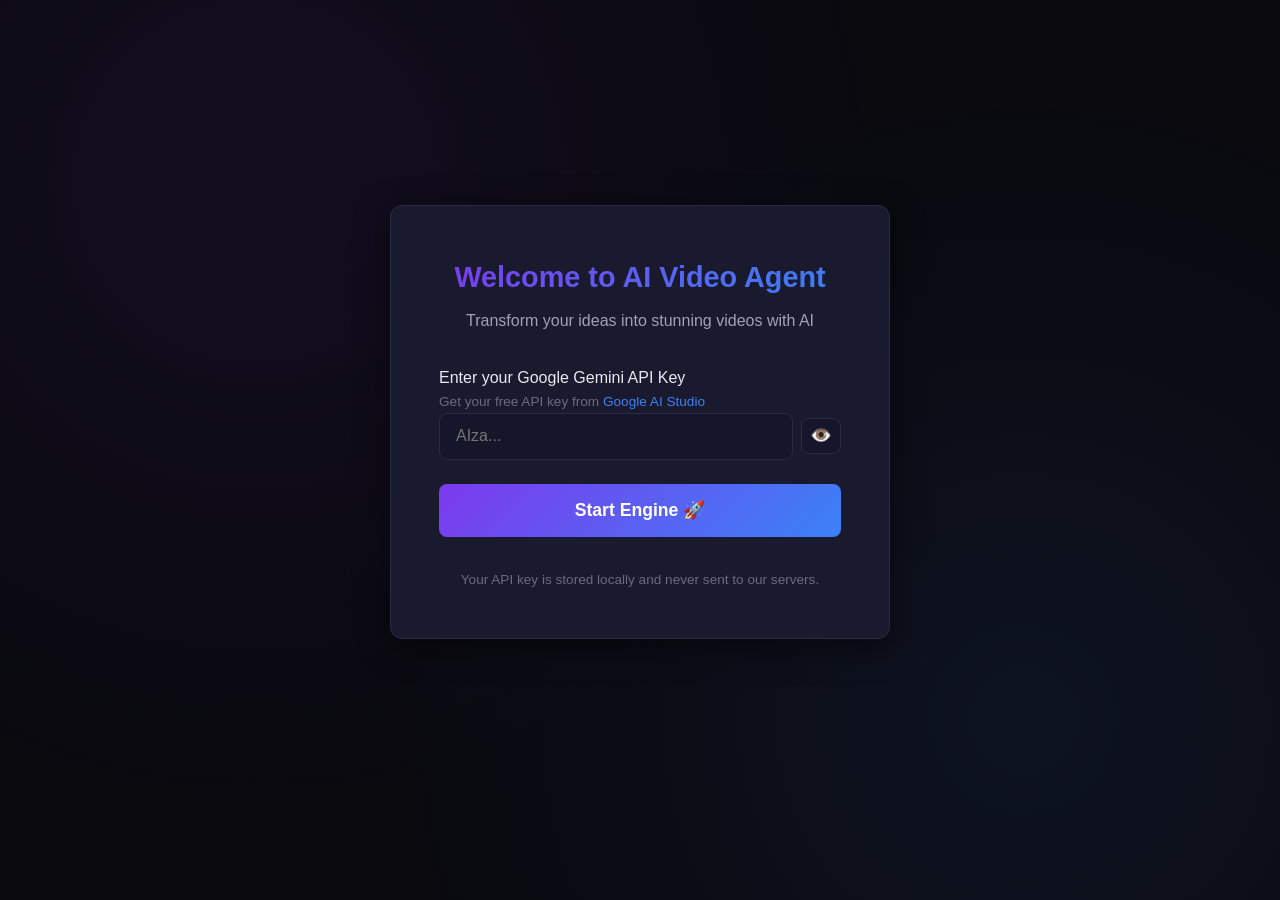
==== docs/index.html @ aa4fc42c "add docs folder for GitHub Pages deployment" ====
<!DOCTYPE html>
<html lang="en">
<head>
    <meta charset="UTF-8">
    <meta name="viewport" content="width=device-width, initial-scale=1.0">
    <title>AI Video Automation Agent</title>
    <link rel="stylesheet" href="css/style.css">
    <link rel="icon" href="data:image/svg+xml,<svg xmlns='http://www.w3.org/2000/svg' viewBox='0 0 100 100'><text y='.9em' font-size='90'>🎬</text></svg>">
</head>
<body>
    <div id="app">
        <!-- Navigation -->
        <nav class="navbar">
            <div class="nav-brand">
                <span class="logo">🎬</span>
                <span class="brand-name">AI Video Agent</span>
            </div>
            <div class="nav-links">
                <a href="#" data-page="dashboard" class="nav-link">Dashboard</a>
                <a href="#" data-page="gallery" class="nav-link">Gallery</a>
                <a href="#" data-page="settings" class="nav-link">Settings</a>
            </div>
        </nav>

        <!-- Page: API Key Setup -->
        <div id="page-setup" class="page active">
            <div class="setup-container">
                <div class="setup-card">
                    <div class="setup-header">
                        <h1>Welcome to AI Video Agent</h1>
                        <p class="subtitle">Transform your ideas into stunning videos with AI</p>
                    </div>
                    <div class="setup-body">
                        <div class="api-key-section">
                            <label for="api-key-input">Enter your Google Gemini API Key</label>
                            <p class="helper-text">
                                Get your free API key from 
                                <a href="https://aistudio.google.com/apikey" target="_blank" rel="noopener">Google AI Studio</a>
                            </p>
                            <div class="input-group">
                                <input 
                                    type="password" 
                                    id="api-key-input" 
                                    placeholder="AIza..."
                                    autocomplete="off"
                                >
                                <button id="toggle-key-visibility" class="btn-icon" title="Show/Hide Key">
                                    👁️
                                </button>
                            </div>
                            <div id="key-status" class="status-message hidden"></div>
                        </div>
                        <button id="btn-start-engine" class="btn-primary btn-large">
                            Start Engine 🚀
                        </button>
                    </div>
                    <div class="setup-footer">
                        <p>Your API key is stored locally and never sent to our servers.</p>
                    </div>
                </div>
            </div>
        </div>

        <!-- Page: Dashboard -->
        <div id="page-dashboard" class="page">
            <div class="dashboard-container">
                <div class="dashboard-header">
                    <h1>Create Your Video</h1>
                    <p class="subtitle">Describe your idea and let AI bring it to life</p>
                </div>

                <div class="creation-form">
                    <div class="form-group">
                        <label for="idea-input">Your Idea / Concept</label>
                        <textarea 
                            id="idea-input" 
                            placeholder="Describe your video idea... e.g., 'A romantic Hindi song about monsoon rain in Mumbai, showing a couple meeting at Marine Drive'"
                            rows="4"
                        ></textarea>
                    </div>

                    <div class="form-row">
                        <div class="form-group">
                            <label for="language-select">Language</label>
                            <select id="language-select">
                                <option value="Hindi">Hindi</option>
                                <option value="English" selected>English</option>
                                <option value="Hinglish">Hinglish</option>
                            </select>
                        </div>

                        <div class="form-group">
                            <label for="music-type-select">Music Type</label>
                            <select id="music-type-select">
                                <option value="song">AI Generated Song</option>
                                <option value="voiceover">Background Music + Voiceover</option>
                            </select>
                        </div>
                    </div>

                    <div class="form-row">
                        <div class="form-group">
                            <label for="style-select">Video Style</label>
                            <select id="style-select">
                                <option value="realistic">Realistic</option>
                                <option value="animated">Animated / Cartoon</option>
                                <option value="mixed">Mixed</option>
                            </select>
                        </div>

                        <div class="form-group">
                            <label for="lipsync-toggle">Lip Sync</label>
                            <div class="toggle-container">
                                <label class="toggle">
                                    <input type="checkbox" id="lipsync-toggle">
                                    <span class="toggle-slider"></span>
                                </label>
                                <span class="toggle-label" id="lipsync-label">Off</span>
                            </div>
                        </div>
                    </div>

                    <button id="btn-generate" class="btn-primary btn-large">
                        Generate Video 🎬
                    </button>
                </div>
            </div>
        </div>

        <!-- Page: Progress -->
        <div id="page-progress" class="page">
            <div class="progress-container">
                <div class="progress-header">
                    <h1>Generating Your Video</h1>
                    <p class="subtitle" id="progress-subtitle">Please wait while AI works its magic...</p>
                </div>

                <div class="pipeline-steps">
                    <div class="step" id="step-script_generation">
                        <div class="step-icon">📝</div>
                        <div class="step-info">
                            <div class="step-name">Script Generation</div>
                            <div class="step-description">Writing lyrics/story and creating screenplay</div>
                            <div class="step-progress-bar">
                                <div class="step-progress-fill" style="width: 0%"></div>
                            </div>
                            <div class="step-message"></div>
                        </div>
                        <div class="step-status">⏳</div>
                    </div>

                    <div class="step" id="step-visual_generation">
                        <div class="step-icon">🎨</div>
                        <div class="step-info">
                            <div class="step-name">Visual Generation</div>
                            <div class="step-description">Creating images and video clips for each scene</div>
                            <div class="step-progress-bar">
                                <div class="step-progress-fill" style="width: 0%"></div>
                            </div>
                            <div class="step-message"></div>
                        </div>
                        <div class="step-status">⏳</div>
                    </div>

                    <div class="step" id="step-audio_generation">
                        <div class="step-icon">🎵</div>
                        <div class="step-info">
                            <div class="step-name">Audio Generation</div>
                            <div class="step-description">Generating music and voiceover</div>
                            <div class="step-progress-bar">
                                <div class="step-progress-fill" style="width: 0%"></div>
                            </div>
                            <div class="step-message"></div>
                        </div>
                        <div class="step-status">⏳</div>
                    </div>

                    <div class="step" id="step-lipsync">
                        <div class="step-icon">👄</div>
                        <div class="step-info">
                            <div class="step-name">Lip Sync</div>
                            <div class="step-description">Synchronizing mouth movements with audio</div>
                            <div class="step-progress-bar">
                                <div class="step-progress-fill" style="width: 0%"></div>
                            </div>
                            <div class="step-message"></div>
                        </div>
                        <div class="step-status">⏳</div>
                    </div>

                    <div class="step" id="step-editing">
                        <div class="step-icon">✂️</div>
                        <div class="step-info">
                            <div class="step-name">Final Editing</div>
                            <div class="step-description">Assembling and exporting final video</div>
                            <div class="step-progress-bar">
                                <div class="step-progress-fill" style="width: 0%"></div>
                            </div>
                            <div class="step-message"></div>
                        </div>
                        <div class="step-status">⏳</div>
                    </div>
                </div>

                <!-- Script Output Preview -->
                <div id="script-output" class="script-output hidden">
                    <h2>Generated Script</h2>
                    <div id="script-content" class="script-content"></div>
                </div>

                <div class="progress-actions hidden" id="progress-actions">
                    <button id="btn-back-dashboard" class="btn-secondary">Create Another</button>
                    <button id="btn-download-result" class="btn-primary">Download Result 📥</button>
                </div>
            </div>
        </div>

        <!-- Page: Gallery -->
        <div id="page-gallery" class="page">
            <div class="gallery-container">
                <div class="gallery-header">
                    <h1>Your Videos</h1>
                    <p class="subtitle">All your generated videos in one place</p>
                </div>
                <div id="gallery-grid" class="gallery-grid">
                    <div class="gallery-empty">
                        <span class="empty-icon">🎬</span>
                        <p>No videos generated yet.</p>
                        <p>Go to Dashboard to create your first video!</p>
                        <button class="btn-primary" onclick="window.app.navigateTo('dashboard')">
                            Create Video
                        </button>
                    </div>
                </div>
            </div>
        </div>

        <!-- Page: Settings -->
        <div id="page-settings" class="page">
            <div class="settings-container">
                <div class="settings-header">
                    <h1>Settings</h1>
                    <p class="subtitle">Manage your preferences and API configuration</p>
                </div>

                <div class="settings-card">
                    <h2>API Configuration</h2>
                    <div class="form-group">
                        <label for="settings-api-key">Gemini API Key</label>
                        <div class="input-group">
                            <input 
                                type="password" 
                                id="settings-api-key" 
                                placeholder="AIza..."
                                autocomplete="off"
                            >
                            <button id="settings-toggle-key" class="btn-icon" title="Show/Hide">👁️</button>
                        </div>
                    </div>
                    <button id="btn-save-settings" class="btn-primary">Save Settings</button>
                    <div id="settings-status" class="status-message hidden"></div>
                </div>

                <div class="settings-card">
                    <h2>About</h2>
                    <div class="about-info">
                        <p><strong>AI Video Automation Agent</strong> v1.0.0</p>
                        <p>Powered by Google Gemini Pro, Veo 3.1, Edge TTS, and FFmpeg</p>
                        <p>Built for automated video creation from simple ideas.</p>
                    </div>
                </div>

                <div class="settings-card danger-zone">
                    <h2>Danger Zone</h2>
                    <button id="btn-clear-data" class="btn-danger">Clear All Data</button>
                    <p class="helper-text">This will remove your API key and all local settings.</p>
                </div>
            </div>
        </div>
    </div>

    <script src="js/api.js"></script>
    <script src="js/progress.js"></script>
    <script src="js/app.js"></script>
</body>
</html>
---- docs/css/style.css ----
/* AI Video Automation Agent - Modern Dark Theme */

/* === CSS Variables === */
:root {
    --bg-primary: #0a0a0f;
    --bg-secondary: #12121a;
    --bg-card: #1a1a2e;
    --bg-card-hover: #1f1f35;
    --bg-input: #16162a;

    --text-primary: #e8e8f0;
    --text-secondary: #a0a0b8;
    --text-muted: #6a6a80;

    --accent-primary: #7c3aed;
    --accent-secondary: #3b82f6;
    --accent-gradient: linear-gradient(135deg, #7c3aed 0%, #3b82f6 100%);
    --accent-gradient-hover: linear-gradient(135deg, #6d28d9 0%, #2563eb 100%);

    --success: #10b981;
    --warning: #f59e0b;
    --error: #ef4444;
    --info: #3b82f6;

    --border-color: #2a2a40;
    --border-radius: 12px;
    --border-radius-sm: 8px;

    --shadow-sm: 0 2px 8px rgba(0, 0, 0, 0.3);
    --shadow-md: 0 4px 16px rgba(0, 0, 0, 0.4);
    --shadow-lg: 0 8px 32px rgba(0, 0, 0, 0.5);
    --shadow-glow: 0 0 20px rgba(124, 58, 237, 0.3);

    --transition: all 0.3s cubic-bezier(0.4, 0, 0.2, 1);
    --font-family: -apple-system, BlinkMacSystemFont, 'Segoe UI', Roboto, Oxygen, Ubuntu, sans-serif;
}

/* === Reset & Base === */
* {
    margin: 0;
    padding: 0;
    box-sizing: border-box;
}

html {
    font-size: 16px;
    scroll-behavior: smooth;
}

body {
    font-family: var(--font-family);
    background-color: var(--bg-primary);
    color: var(--text-primary);
    line-height: 1.6;
    min-height: 100vh;
    overflow-x: hidden;
}

/* Background gradient effect */
body::before {
    content: '';
    position: fixed;
    top: 0;
    left: 0;
    width: 100%;
    height: 100%;
    background: 
        radial-gradient(circle at 20% 20%, rgba(124, 58, 237, 0.08) 0%, transparent 50%),
        radial-gradient(circle at 80% 80%, rgba(59, 130, 246, 0.08) 0%, transparent 50%);
    pointer-events: none;
    z-index: 0;
}

#app {
    position: relative;
    z-index: 1;
}

a {
    color: var(--accent-secondary);
    text-decoration: none;
    transition: var(--transition);
}

a:hover {
    color: var(--accent-primary);
}

/* === Navigation === */
.navbar {
    display: flex;
    align-items: center;
    justify-content: space-between;
    padding: 1rem 2rem;
    background: rgba(18, 18, 26, 0.9);
    backdrop-filter: blur(10px);
    border-bottom: 1px solid var(--border-color);
    position: sticky;
    top: 0;
    z-index: 100;
}

.nav-brand {
    display: flex;
    align-items: center;
    gap: 0.75rem;
}

.logo {
    font-size: 1.5rem;
}

.brand-name {
    font-size: 1.2rem;
    font-weight: 700;
    background: var(--accent-gradient);
    -webkit-background-clip: text;
    -webkit-text-fill-color: transparent;
    background-clip: text;
}

.nav-links {
    display: flex;
    gap: 1.5rem;
}

.nav-link {
    color: var(--text-secondary);
    font-weight: 500;
    padding: 0.5rem 1rem;
    border-radius: var(--border-radius-sm);
    transition: var(--transition);
}

.nav-link:hover {
    color: var(--text-primary);
    background: rgba(124, 58, 237, 0.1);
}

.nav-link.active {
    color: var(--accent-primary);
    background: rgba(124, 58, 237, 0.15);
}

/* === Pages === */
.page {
    display: none;
    animation: fadeIn 0.3s ease;
    padding: 2rem;
    max-width: 900px;
    margin: 0 auto;
}

.page.active {
    display: block;
}

@keyframes fadeIn {
    from { opacity: 0; transform: translateY(10px); }
    to { opacity: 1; transform: translateY(0); }
}

/* === Setup Page === */
.setup-container {
    display: flex;
    align-items: center;
    justify-content: center;
    min-height: calc(100vh - 120px);
}

.setup-card {
    background: var(--bg-card);
    border: 1px solid var(--border-color);
    border-radius: var(--border-radius);
    padding: 3rem;
    width: 100%;
    max-width: 500px;
    box-shadow: var(--shadow-lg);
}

.setup-header {
    text-align: center;
    margin-bottom: 2rem;
}

.setup-header h1 {
    font-size: 1.8rem;
    margin-bottom: 0.5rem;
    background: var(--accent-gradient);
    -webkit-background-clip: text;
    -webkit-text-fill-color: transparent;
    background-clip: text;
}

.subtitle {
    color: var(--text-secondary);
    font-size: 1rem;
}

.setup-body {
    display: flex;
    flex-direction: column;
    gap: 1.5rem;
}

.setup-footer {
    margin-top: 2rem;
    text-align: center;
    color: var(--text-muted);
    font-size: 0.85rem;
}

/* === Form Elements === */
.form-group {
    display: flex;
    flex-direction: column;
    gap: 0.5rem;
}

.form-group label {
    font-weight: 600;
    color: var(--text-primary);
    font-size: 0.9rem;
}

.form-row {
    display: grid;
    grid-template-columns: 1fr 1fr;
    gap: 1.5rem;
}

.helper-text {
    color: var(--text-muted);
    font-size: 0.85rem;
}

.input-group {
    display: flex;
    gap: 0.5rem;
    align-items: center;
}

.input-group input {
    flex: 1;
}

input[type="text"],
input[type="password"],
textarea,
select {
    width: 100%;
    padding: 0.85rem 1rem;
    background: var(--bg-input);
    border: 1px solid var(--border-color);
    border-radius: var(--border-radius-sm);
    color: var(--text-primary);
    font-size: 1rem;
    font-family: var(--font-family);
    transition: var(--transition);
    outline: none;
}

input:focus,
textarea:focus,
select:focus {
    border-color: var(--accent-primary);
    box-shadow: 0 0 0 3px rgba(124, 58, 237, 0.2);
}

textarea {
    resize: vertical;
    min-height: 100px;
}

select {
    cursor: pointer;
    appearance: none;
    background-image: url("data:image/svg+xml,%3Csvg xmlns='http://www.w3.org/2000/svg' width='12' height='12' viewBox='0 0 12 12'%3E%3Cpath fill='%23a0a0b8' d='M6 8L1 3h10z'/%3E%3C/svg%3E");
    background-repeat: no-repeat;
    background-position: right 1rem center;
    padding-right: 2.5rem;
}

/* === Toggle Switch === */
.toggle-container {
    display: flex;
    align-items: center;
    gap: 0.75rem;
    padding-top: 0.5rem;
}

.toggle {
    position: relative;
    display: inline-block;
    width: 52px;
    height: 28px;
}

.toggle input {
    opacity: 0;
    width: 0;
    height: 0;
}

.toggle-slider {
    position: absolute;
    cursor: pointer;
    top: 0;
    left: 0;
    right: 0;
    bottom: 0;
    background-color: var(--bg-input);
    border: 1px solid var(--border-color);
    border-radius: 28px;
    transition: var(--transition);
}

.toggle-slider::before {
    position: absolute;
    content: '';
    height: 20px;
    width: 20px;
    left: 3px;
    bottom: 3px;
    background-color: var(--text-secondary);
    border-radius: 50%;
    transition: var(--transition);
}

.toggle input:checked + .toggle-slider {
    background: var(--accent-gradient);
    border-color: var(--accent-primary);
}

.toggle input:checked + .toggle-slider::before {
    transform: translateX(24px);
    background-color: white;
}

.toggle-label {
    color: var(--text-secondary);
    font-size: 0.9rem;
}

/* === Buttons === */
.btn-primary {
    padding: 0.85rem 2rem;
    background: var(--accent-gradient);
    color: white;
    border: none;
    border-radius: var(--border-radius-sm);
    font-size: 1rem;
    font-weight: 600;
    cursor: pointer;
    transition: var(--transition);
    display: inline-flex;
    align-items: center;
    justify-content: center;
    gap: 0.5rem;
}

.btn-primary:hover {
    background: var(--accent-gradient-hover);
    box-shadow: var(--shadow-glow);
    transform: translateY(-1px);
}

.btn-primary:active {
    transform: translateY(0);
}

.btn-primary:disabled {
    opacity: 0.5;
    cursor: not-allowed;
    transform: none;
    box-shadow: none;
}

.btn-secondary {
    padding: 0.85rem 2rem;
    background: transparent;
    color: var(--text-primary);
    border: 1px solid var(--border-color);
    border-radius: var(--border-radius-sm);
    font-size: 1rem;
    font-weight: 600;
    cursor: pointer;
    transition: var(--transition);
}

.btn-secondary:hover {
    border-color: var(--accent-primary);
    background: rgba(124, 58, 237, 0.1);
}

.btn-danger {
    padding: 0.75rem 1.5rem;
    background: rgba(239, 68, 68, 0.1);
    color: var(--error);
    border: 1px solid rgba(239, 68, 68, 0.3);
    border-radius: var(--border-radius-sm);
    font-size: 0.9rem;
    font-weight: 600;
    cursor: pointer;
    transition: var(--transition);
}

.btn-danger:hover {
    background: rgba(239, 68, 68, 0.2);
}

.btn-icon {
    padding: 0.5rem;
    background: var(--bg-input);
    border: 1px solid var(--border-color);
    border-radius: var(--border-radius-sm);
    cursor: pointer;
    font-size: 1.1rem;
    transition: var(--transition);
    line-height: 1;
}

.btn-icon:hover {
    border-color: var(--accent-primary);
}

.btn-large {
    padding: 1rem 2.5rem;
    font-size: 1.1rem;
    width: 100%;
}

/* === Status Messages === */
.status-message {
    padding: 0.75rem 1rem;
    border-radius: var(--border-radius-sm);
    font-size: 0.9rem;
    margin-top: 0.5rem;
}

.status-message.hidden {
    display: none;
}

.status-message.success {
    background: rgba(16, 185, 129, 0.1);
    border: 1px solid rgba(16, 185, 129, 0.3);
    color: var(--success);
}

.status-message.error {
    background: rgba(239, 68, 68, 0.1);
    border: 1px solid rgba(239, 68, 68, 0.3);
    color: var(--error);
}

.status-message.info {
    background: rgba(59, 130, 246, 0.1);
    border: 1px solid rgba(59, 130, 246, 0.3);
    color: var(--info);
}

/* === Dashboard === */
.dashboard-container {
    max-width: 700px;
    margin: 0 auto;
}

.dashboard-header {
    text-align: center;
    margin-bottom: 2.5rem;
}

.dashboard-header h1 {
    font-size: 2rem;
    margin-bottom: 0.5rem;
}

.creation-form {
    background: var(--bg-card);
    border: 1px solid var(--border-color);
    border-radius: var(--border-radius);
    padding: 2rem;
    display: flex;
    flex-direction: column;
    gap: 1.5rem;
    box-shadow: var(--shadow-md);
}

/* === Progress Page === */
.progress-container {
    max-width: 700px;
    margin: 0 auto;
}

.progress-header {
    text-align: center;
    margin-bottom: 2rem;
}

.progress-header h1 {
    font-size: 1.8rem;
    margin-bottom: 0.5rem;
}

.pipeline-steps {
    display: flex;
    flex-direction: column;
    gap: 1rem;
}

.step {
    display: flex;
    align-items: flex-start;
    gap: 1rem;
    background: var(--bg-card);
    border: 1px solid var(--border-color);
    border-radius: var(--border-radius-sm);
    padding: 1.25rem;
    transition: var(--transition);
}

.step.active {
    border-color: var(--accent-primary);
    box-shadow: 0 0 15px rgba(124, 58, 237, 0.15);
}

.step.completed {
    border-color: var(--success);
}

.step.coming-soon {
    opacity: 0.6;
}

.step-icon {
    font-size: 1.5rem;
    min-width: 2.5rem;
    text-align: center;
}

.step-info {
    flex: 1;
}

.step-name {
    font-weight: 600;
    font-size: 1rem;
    margin-bottom: 0.25rem;
}

.step-description {
    font-size: 0.85rem;
    color: var(--text-secondary);
    margin-bottom: 0.5rem;
}

.step-progress-bar {
    height: 4px;
    background: var(--bg-input);
    border-radius: 2px;
    overflow: hidden;
    margin-bottom: 0.25rem;
}

.step-progress-fill {
    height: 100%;
    background: var(--accent-gradient);
    border-radius: 2px;
    transition: width 0.5s ease;
}

.step-message {
    font-size: 0.8rem;
    color: var(--text-muted);
    font-style: italic;
}

.step-status {
    font-size: 1.2rem;
    min-width: 2rem;
    text-align: center;
}

/* Script Output */
.script-output {
    margin-top: 2rem;
    background: var(--bg-card);
    border: 1px solid var(--border-color);
    border-radius: var(--border-radius);
    padding: 1.5rem;
}

.script-output.hidden {
    display: none;
}

.script-output h2 {
    font-size: 1.2rem;
    margin-bottom: 1rem;
    color: var(--accent-primary);
}

.script-content {
    font-size: 0.9rem;
    line-height: 1.8;
    color: var(--text-secondary);
    max-height: 400px;
    overflow-y: auto;
    padding-right: 0.5rem;
}

.script-content::-webkit-scrollbar {
    width: 6px;
}

.script-content::-webkit-scrollbar-track {
    background: var(--bg-input);
    border-radius: 3px;
}

.script-content::-webkit-scrollbar-thumb {
    background: var(--accent-primary);
    border-radius: 3px;
}

.scene-card {
    background: var(--bg-secondary);
    border: 1px solid var(--border-color);
    border-radius: var(--border-radius-sm);
    padding: 1rem;
    margin-bottom: 1rem;
}

.scene-card h4 {
    color: var(--accent-secondary);
    margin-bottom: 0.5rem;
}

.scene-card p {
    margin-bottom: 0.5rem;
}

.scene-card .visual-prompt {
    color: var(--text-muted);
    font-style: italic;
    font-size: 0.85rem;
}

.progress-actions {
    margin-top: 2rem;
    display: flex;
    gap: 1rem;
    justify-content: center;
}

.progress-actions.hidden {
    display: none;
}

/* === Gallery === */
.gallery-container {
    max-width: 900px;
    margin: 0 auto;
}

.gallery-header {
    text-align: center;
    margin-bottom: 2rem;
}

.gallery-header h1 {
    font-size: 1.8rem;
    margin-bottom: 0.5rem;
}

.gallery-grid {
    display: grid;
    grid-template-columns: repeat(auto-fill, minmax(280px, 1fr));
    gap: 1.5rem;
}

.gallery-empty {
    grid-column: 1 / -1;
    text-align: center;
    padding: 4rem 2rem;
    background: var(--bg-card);
    border: 1px dashed var(--border-color);
    border-radius: var(--border-radius);
}

.gallery-empty .empty-icon {
    font-size: 3rem;
    display: block;
    margin-bottom: 1rem;
}

.gallery-empty p {
    color: var(--text-secondary);
    margin-bottom: 0.5rem;
}

.gallery-empty .btn-primary {
    margin-top: 1rem;
    width: auto;
}

.gallery-item {
    background: var(--bg-card);
    border: 1px solid var(--border-color);
    border-radius: var(--border-radius);
    overflow: hidden;
    transition: var(--transition);
}

.gallery-item:hover {
    border-color: var(--accent-primary);
    transform: translateY(-2px);
    box-shadow: var(--shadow-md);
}

.gallery-item-preview {
    height: 160px;
    background: var(--bg-secondary);
    display: flex;
    align-items: center;
    justify-content: center;
    font-size: 2.5rem;
}

.gallery-item-info {
    padding: 1rem;
}

.gallery-item-title {
    font-weight: 600;
    margin-bottom: 0.25rem;
}

.gallery-item-meta {
    font-size: 0.8rem;
    color: var(--text-muted);
    margin-bottom: 0.75rem;
}

.gallery-item-actions {
    display: flex;
    gap: 0.5rem;
}

.gallery-item-actions button {
    flex: 1;
    padding: 0.5rem;
    font-size: 0.85rem;
}

/* === Settings === */
.settings-container {
    max-width: 600px;
    margin: 0 auto;
}

.settings-header {
    text-align: center;
    margin-bottom: 2rem;
}

.settings-header h1 {
    font-size: 1.8rem;
    margin-bottom: 0.5rem;
}

.settings-card {
    background: var(--bg-card);
    border: 1px solid var(--border-color);
    border-radius: var(--border-radius);
    padding: 1.5rem;
    margin-bottom: 1.5rem;
}

.settings-card h2 {
    font-size: 1.1rem;
    margin-bottom: 1rem;
    color: var(--text-primary);
}

.settings-card .form-group {
    margin-bottom: 1rem;
}

.settings-card.danger-zone {
    border-color: rgba(239, 68, 68, 0.3);
}

.settings-card.danger-zone h2 {
    color: var(--error);
}

.about-info p {
    margin-bottom: 0.5rem;
    color: var(--text-secondary);
}

/* === Loading Spinner === */
.spinner {
    display: inline-block;
    width: 20px;
    height: 20px;
    border: 2px solid rgba(255, 255, 255, 0.3);
    border-top-color: white;
    border-radius: 50%;
    animation: spin 0.8s linear infinite;
}

@keyframes spin {
    to { transform: rotate(360deg); }
}

/* === Responsive === */
@media (max-width: 768px) {
    .navbar {
        padding: 0.75rem 1rem;
    }

    .nav-links {
        gap: 0.5rem;
    }

    .nav-link {
        padding: 0.4rem 0.6rem;
        font-size: 0.9rem;
    }

    .page {
        padding: 1.5rem 1rem;
    }

    .setup-card {
        padding: 2rem 1.5rem;
    }

    .form-row {
        grid-template-columns: 1fr;
        gap: 1rem;
    }

    .creation-form {
        padding: 1.5rem;
    }

    .step {
        padding: 1rem;
    }

    .step-icon {
        min-width: 2rem;
        font-size: 1.2rem;
    }

    .progress-actions {
        flex-direction: column;
    }

    .gallery-grid {
        grid-template-columns: 1fr;
    }
}

@media (max-width: 480px) {
    .brand-name {
        display: none;
    }

    .setup-header h1 {
        font-size: 1.4rem;
    }

    .dashboard-header h1 {
        font-size: 1.5rem;
    }
}
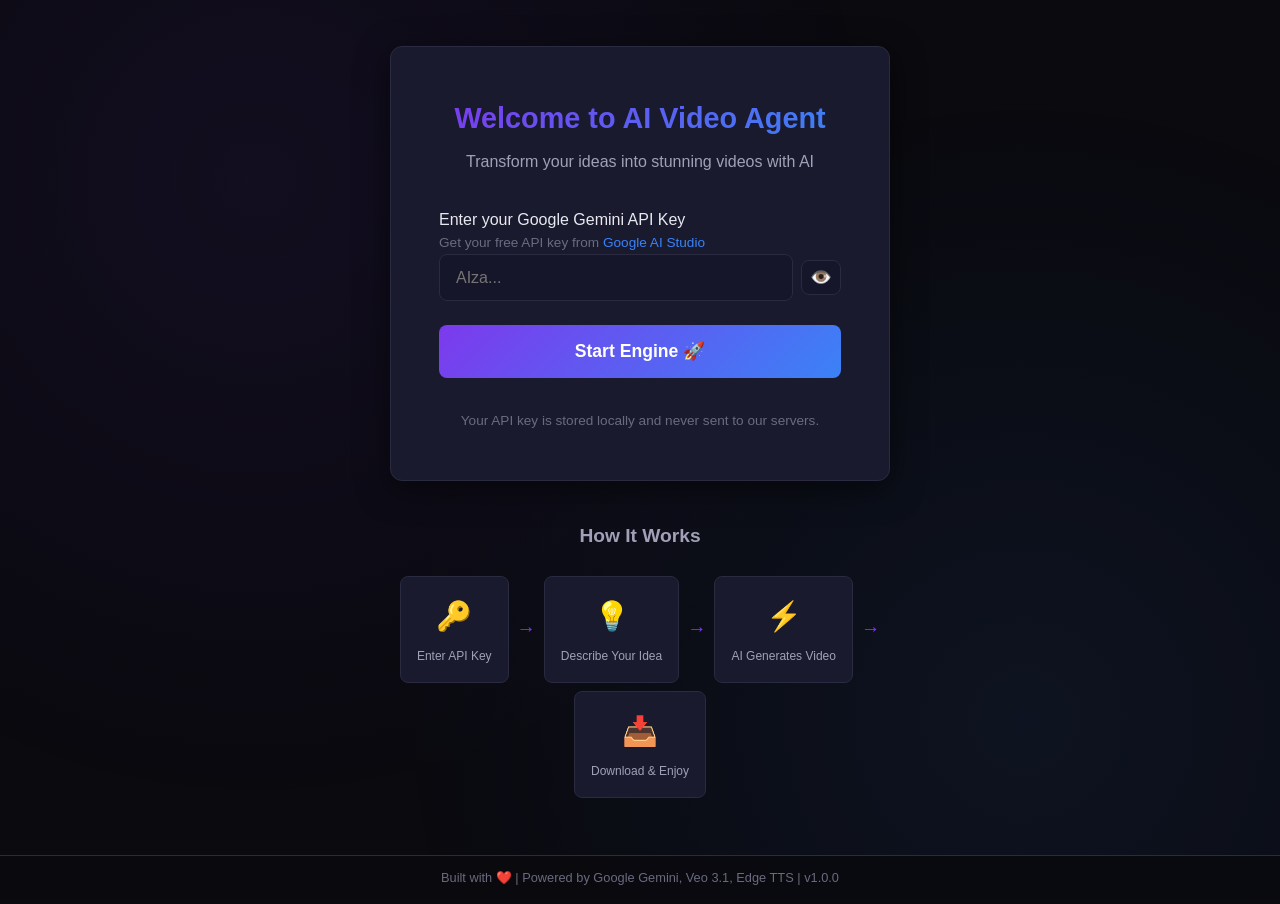
==== commit 8461d9a2: "feat: Phase 7-8 - Final polish, comprehensive README, production-ready" ====
--- a/docs/index.html
+++ b/docs/index.html
@@ -19,6 +19,10 @@
                 <a href="#" data-page="dashboard" class="nav-link">Dashboard</a>
                 <a href="#" data-page="gallery" class="nav-link">Gallery</a>
                 <a href="#" data-page="settings" class="nav-link">Settings</a>
+            </div>
+            <div class="backend-status" id="backend-status">
+                <span class="status-dot" id="status-dot"></span>
+                <span class="status-text" id="status-text">Checking...</span>
             </div>
         </nav>
 
@@ -58,6 +62,32 @@
                         <p>Your API key is stored locally and never sent to our servers.</p>
                     </div>
                 </div>
+
+                <!-- How It Works Section -->
+                <div class="how-it-works">
+                    <h2>How It Works</h2>
+                    <div class="steps-row">
+                        <div class="how-step">
+                            <span class="how-step-icon">🔑</span>
+                            <span class="how-step-label">Enter API Key</span>
+                        </div>
+                        <div class="how-step-arrow">→</div>
+                        <div class="how-step">
+                            <span class="how-step-icon">💡</span>
+                            <span class="how-step-label">Describe Your Idea</span>
+                        </div>
+                        <div class="how-step-arrow">→</div>
+                        <div class="how-step">
+                            <span class="how-step-icon">⚡</span>
+                            <span class="how-step-label">AI Generates Video</span>
+                        </div>
+                        <div class="how-step-arrow">→</div>
+                        <div class="how-step">
+                            <span class="how-step-icon">📥</span>
+                            <span class="how-step-label">Download & Enjoy</span>
+                        </div>
+                    </div>
+                </div>
             </div>
         </div>
 
@@ -67,6 +97,23 @@
                 <div class="dashboard-header">
                     <h1>Create Your Video</h1>
                     <p class="subtitle">Describe your idea and let AI bring it to life</p>
+                </div>
+
+                <!-- Quick Tips Collapsible -->
+                <div class="quick-tips">
+                    <div class="quick-tips-header" id="quick-tips-toggle">
+                        <span>💡 Quick Tips</span>
+                        <span class="quick-tips-arrow" id="quick-tips-arrow">▼</span>
+                    </div>
+                    <div class="quick-tips-body" id="quick-tips-body">
+                        <ul>
+                            <li>Be descriptive with your idea for better results</li>
+                            <li>Hindi songs work best with emotional/romantic themes</li>
+                            <li>Realistic style takes longer but looks amazing</li>
+                            <li>Include specific locations or settings for more vivid scenes</li>
+                            <li>Shorter ideas (2-3 sentences) are processed faster</li>
+                        </ul>
+                    </div>
                 </div>
 
                 <div class="creation-form">
@@ -133,6 +180,10 @@
                 <div class="progress-header">
                     <h1>Generating Your Video</h1>
                     <p class="subtitle" id="progress-subtitle">Please wait while AI works its magic...</p>
+                    <div class="estimated-time" id="estimated-time">
+                        <span class="estimated-time-icon">⏱️</span>
+                        <span class="estimated-time-text" id="estimated-time-text">Estimated: ~3-5 min</span>
+                    </div>
                 </div>
 
                 <div class="pipeline-steps">
@@ -277,10 +328,16 @@
                 </div>
             </div>
         </div>
+
+        <!-- Footer -->
+        <footer class="app-footer">
+            <p>Built with &#10084;&#65039; | Powered by Google Gemini, Veo 3.1, Edge TTS | v1.0.0</p>
+        </footer>
     </div>
 
     <script src="js/api.js"></script>
     <script src="js/progress.js"></script>
+    <script src="js/demo.js"></script>
     <script src="js/app.js"></script>
 </body>
 </html>
--- a/docs/css/style.css
+++ b/docs/css/style.css
@@ -54,6 +54,7 @@
     line-height: 1.6;
     min-height: 100vh;
     overflow-x: hidden;
+    padding-bottom: 60px;
 }
 
 /* Background gradient effect */
@@ -142,10 +143,51 @@
     background: rgba(124, 58, 237, 0.15);
 }
 
+/* === Backend Status Indicator === */
+.backend-status {
+    display: flex;
+    align-items: center;
+    gap: 6px;
+    padding: 4px 10px;
+    border-radius: 20px;
+    background: rgba(255, 255, 255, 0.05);
+    font-size: 0.75rem;
+    font-weight: 500;
+}
+
+.status-dot {
+    width: 8px;
+    height: 8px;
+    border-radius: 50%;
+    background: var(--text-muted);
+    transition: background 0.3s ease;
+}
+
+.status-dot.connected {
+    background: var(--success);
+    box-shadow: 0 0 6px rgba(16, 185, 129, 0.5);
+}
+
+.status-dot.demo {
+    background: var(--warning);
+    box-shadow: 0 0 6px rgba(245, 158, 11, 0.5);
+}
+
+.status-dot.offline {
+    background: var(--error);
+    box-shadow: 0 0 6px rgba(239, 68, 68, 0.5);
+}
+
+.status-text {
+    color: var(--text-muted);
+    font-size: 0.7rem;
+    letter-spacing: 0.3px;
+}
+
 /* === Pages === */
 .page {
     display: none;
-    animation: fadeIn 0.3s ease;
+    animation: pageSlideIn 0.4s ease;
     padding: 2rem;
     max-width: 900px;
     margin: 0 auto;
@@ -155,14 +197,178 @@
     display: block;
 }
 
-@keyframes fadeIn {
-    from { opacity: 0; transform: translateY(10px); }
+@keyframes pageSlideIn {
+    from { opacity: 0; transform: translateY(15px); }
     to { opacity: 1; transform: translateY(0); }
+}
+
+/* === Footer === */
+.app-footer {
+    position: fixed;
+    bottom: 0;
+    left: 0;
+    width: 100%;
+    text-align: center;
+    padding: 0.75rem 1rem;
+    background: rgba(10, 10, 15, 0.85);
+    backdrop-filter: blur(8px);
+    border-top: 1px solid var(--border-color);
+    color: var(--text-muted);
+    font-size: 0.8rem;
+    z-index: 99;
+}
+
+/* === How It Works Section === */
+.how-it-works {
+    margin-top: 2.5rem;
+    text-align: center;
+    width: 100%;
+    max-width: 600px;
+}
+
+.how-it-works h2 {
+    font-size: 1.2rem;
+    color: var(--text-secondary);
+    margin-bottom: 1.5rem;
+}
+
+.steps-row {
+    display: flex;
+    align-items: center;
+    justify-content: center;
+    gap: 0.5rem;
+    flex-wrap: wrap;
+}
+
+.how-step {
+    display: flex;
+    flex-direction: column;
+    align-items: center;
+    gap: 0.5rem;
+    padding: 1rem;
+    background: var(--bg-card);
+    border: 1px solid var(--border-color);
+    border-radius: var(--border-radius-sm);
+    min-width: 100px;
+    transition: var(--transition);
+}
+
+.how-step:hover {
+    border-color: var(--accent-primary);
+    transform: translateY(-2px);
+    box-shadow: var(--shadow-glow);
+}
+
+.how-step-icon {
+    font-size: 1.8rem;
+}
+
+.how-step-label {
+    font-size: 0.75rem;
+    color: var(--text-secondary);
+    font-weight: 500;
+    text-align: center;
+}
+
+.how-step-arrow {
+    color: var(--accent-primary);
+    font-size: 1.2rem;
+    font-weight: bold;
+}
+
+/* === Quick Tips Collapsible === */
+.quick-tips {
+    background: var(--bg-card);
+    border: 1px solid var(--border-color);
+    border-radius: var(--border-radius);
+    margin-bottom: 1.5rem;
+    overflow: hidden;
+}
+
+.quick-tips-header {
+    display: flex;
+    align-items: center;
+    justify-content: space-between;
+    padding: 1rem 1.25rem;
+    cursor: pointer;
+    font-weight: 600;
+    color: var(--text-primary);
+    transition: var(--transition);
+    user-select: none;
+    -webkit-tap-highlight-color: transparent;
+    min-height: 48px;
+}
+
+.quick-tips-header:hover {
+    background: rgba(124, 58, 237, 0.05);
+}
+
+.quick-tips-arrow {
+    transition: transform 0.3s ease;
+    font-size: 0.8rem;
+    color: var(--text-muted);
+}
+
+.quick-tips-arrow.open {
+    transform: rotate(180deg);
+}
+
+.quick-tips-body {
+    max-height: 0;
+    overflow: hidden;
+    transition: max-height 0.3s ease, padding 0.3s ease;
+    padding: 0 1.25rem;
+}
+
+.quick-tips-body.open {
+    max-height: 300px;
+    padding: 0 1.25rem 1rem;
+}
+
+.quick-tips-body ul {
+    list-style: none;
+    padding: 0;
+}
+
+.quick-tips-body li {
+    padding: 0.5rem 0;
+    color: var(--text-secondary);
+    font-size: 0.9rem;
+    border-bottom: 1px solid rgba(42, 42, 64, 0.5);
+    padding-left: 0.5rem;
+}
+
+.quick-tips-body li:last-child {
+    border-bottom: none;
+}
+
+.quick-tips-body li::before {
+    content: "→ ";
+    color: var(--accent-primary);
+}
+
+/* === Estimated Time Badge === */
+.estimated-time {
+    display: inline-flex;
+    align-items: center;
+    gap: 0.5rem;
+    margin-top: 0.75rem;
+    padding: 0.4rem 1rem;
+    background: rgba(124, 58, 237, 0.1);
+    border: 1px solid rgba(124, 58, 237, 0.3);
+    border-radius: 20px;
+    font-size: 0.85rem;
+    color: var(--accent-primary);
+}
+
+.estimated-time-icon {
+    font-size: 1rem;
 }
 
 /* === Setup Page === */
 .setup-container {
     display: flex;
+    flex-direction: column;
     align-items: center;
     justify-content: center;
     min-height: calc(100vh - 120px);
@@ -523,6 +729,12 @@
 .step.active {
     border-color: var(--accent-primary);
     box-shadow: 0 0 15px rgba(124, 58, 237, 0.15);
+    animation: stepPulse 2s infinite;
+}
+
+@keyframes stepPulse {
+    0%, 100% { box-shadow: 0 0 15px rgba(124, 58, 237, 0.15); }
+    50% { box-shadow: 0 0 25px rgba(124, 58, 237, 0.3); }
 }
 
 .step.completed {
@@ -580,6 +792,27 @@
     font-size: 1.2rem;
     min-width: 2rem;
     text-align: center;
+}
+
+/* Loading skeleton for progress steps */
+.step.skeleton .step-progress-bar {
+    position: relative;
+    overflow: hidden;
+}
+
+.step.skeleton .step-progress-bar::after {
+    content: '';
+    position: absolute;
+    top: 0;
+    left: -100%;
+    width: 100%;
+    height: 100%;
+    background: linear-gradient(90deg, transparent, rgba(124, 58, 237, 0.2), transparent);
+    animation: skeletonShimmer 1.5s infinite;
+}
+
+@keyframes skeletonShimmer {
+    to { left: 100%; }
 }
 
 /* Script Output */
@@ -752,6 +985,43 @@
     flex: 1;
     padding: 0.5rem;
     font-size: 0.85rem;
+}
+
+/* Gallery item expandable script */
+.gallery-item-script {
+    max-height: 0;
+    overflow: hidden;
+    transition: max-height 0.3s ease;
+    padding: 0 1rem;
+    font-size: 0.8rem;
+    color: var(--text-secondary);
+    background: var(--bg-secondary);
+    border-top: 1px solid var(--border-color);
+}
+
+.gallery-item-script.expanded {
+    max-height: 300px;
+    padding: 1rem;
+    overflow-y: auto;
+}
+
+.gallery-item-script p {
+    margin-bottom: 0.5rem;
+}
+
+.btn-expand-script {
+    padding: 0.4rem 0.8rem;
+    font-size: 0.75rem;
+    background: rgba(124, 58, 237, 0.1);
+    border: 1px solid rgba(124, 58, 237, 0.3);
+    color: var(--accent-primary);
+    border-radius: var(--border-radius-sm);
+    cursor: pointer;
+    transition: var(--transition);
+}
+
+.btn-expand-script:hover {
+    background: rgba(124, 58, 237, 0.2);
 }
 
 /* === Settings === */
@@ -827,8 +1097,11 @@
     }
 
     .nav-link {
-        padding: 0.4rem 0.6rem;
+        padding: 0.5rem 0.75rem;
         font-size: 0.9rem;
+        min-height: 44px;
+        display: flex;
+        align-items: center;
     }
 
     .page {
@@ -864,6 +1137,42 @@
     .gallery-grid {
         grid-template-columns: 1fr;
     }
+
+    .steps-row {
+        gap: 0.25rem;
+    }
+
+    .how-step {
+        min-width: 70px;
+        padding: 0.75rem 0.5rem;
+    }
+
+    .how-step-icon {
+        font-size: 1.4rem;
+    }
+
+    .how-step-label {
+        font-size: 0.65rem;
+    }
+
+    .how-step-arrow {
+        font-size: 0.9rem;
+    }
+
+    /* Larger touch targets for mobile */
+    .btn-primary,
+    .btn-secondary,
+    .btn-danger {
+        min-height: 48px;
+    }
+
+    .quick-tips-header {
+        min-height: 52px;
+    }
+
+    body {
+        padding-bottom: 70px;
+    }
 }
 
 @media (max-width: 480px) {
@@ -878,4 +1187,14 @@
     .dashboard-header h1 {
         font-size: 1.5rem;
     }
-}
+
+    .how-step-arrow {
+        display: none;
+    }
+
+    .steps-row {
+        display: grid;
+        grid-template-columns: 1fr 1fr;
+        gap: 0.75rem;
+    }
+}
